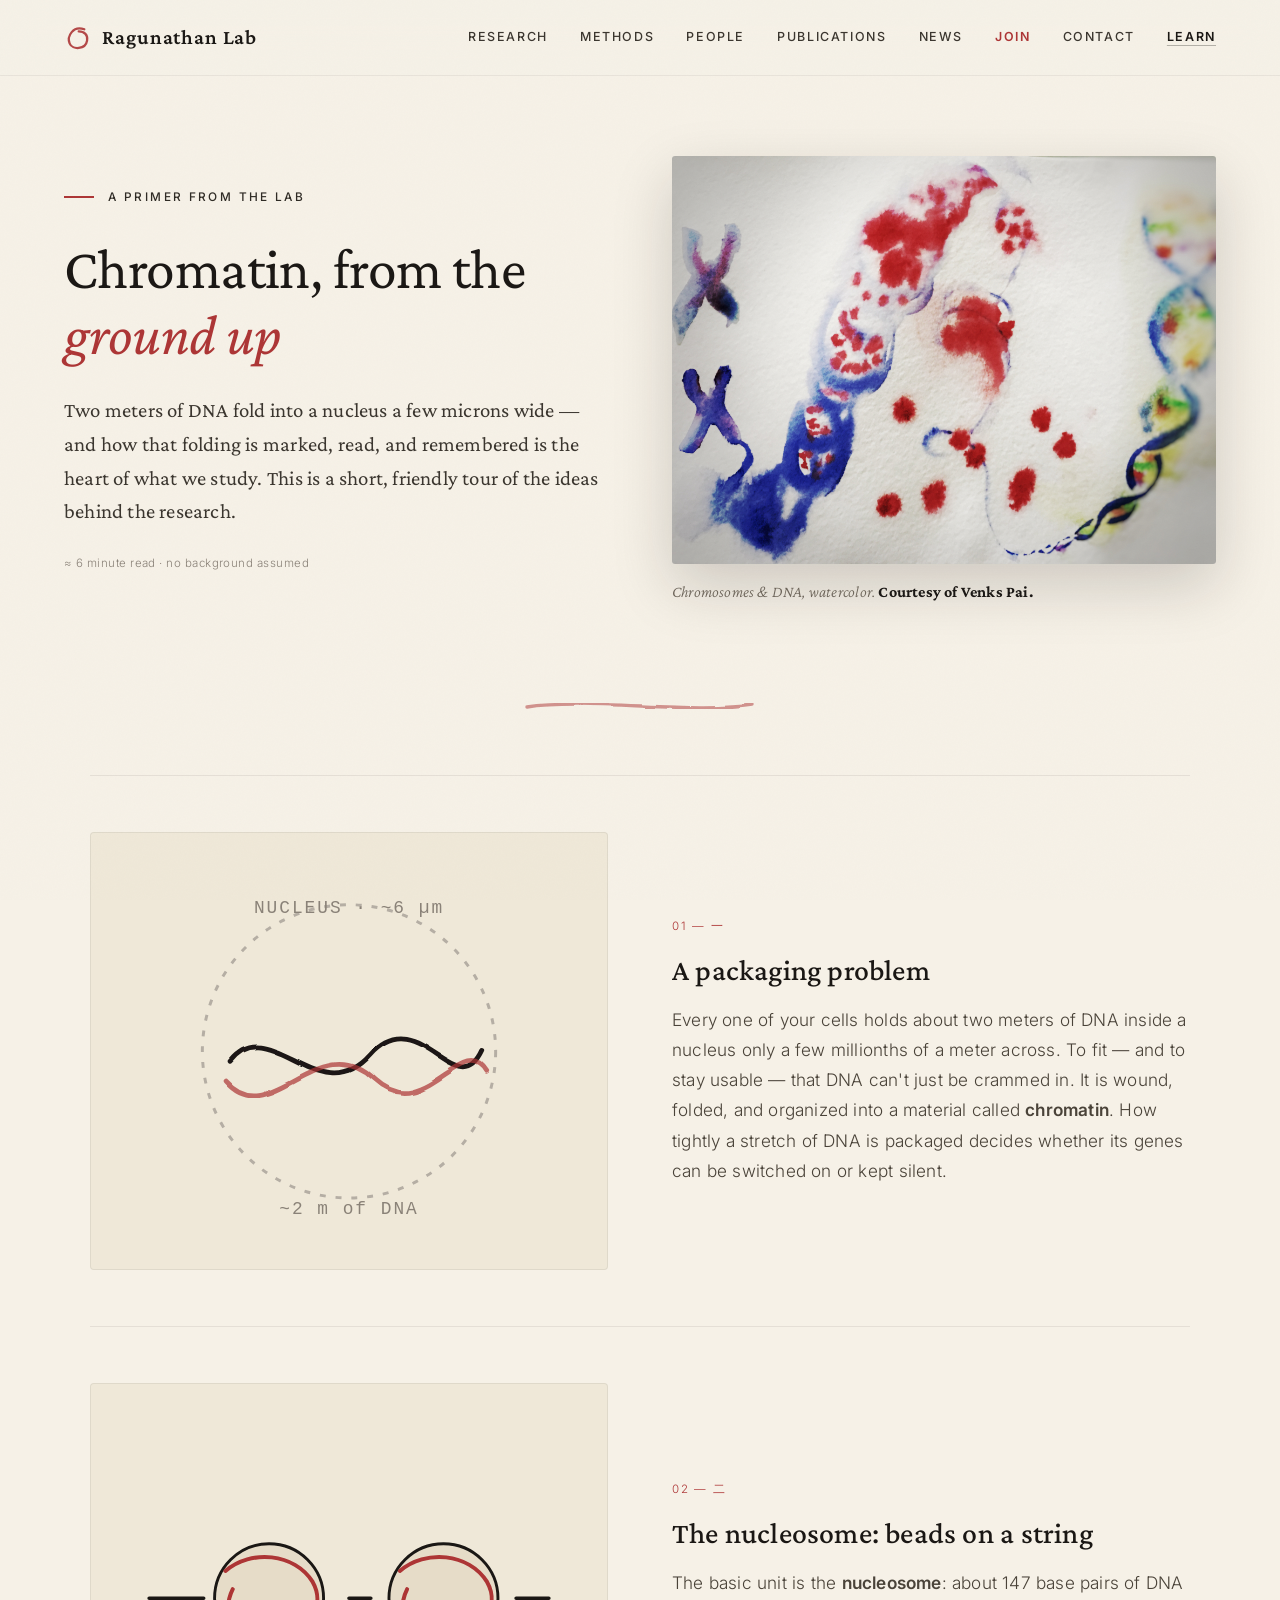
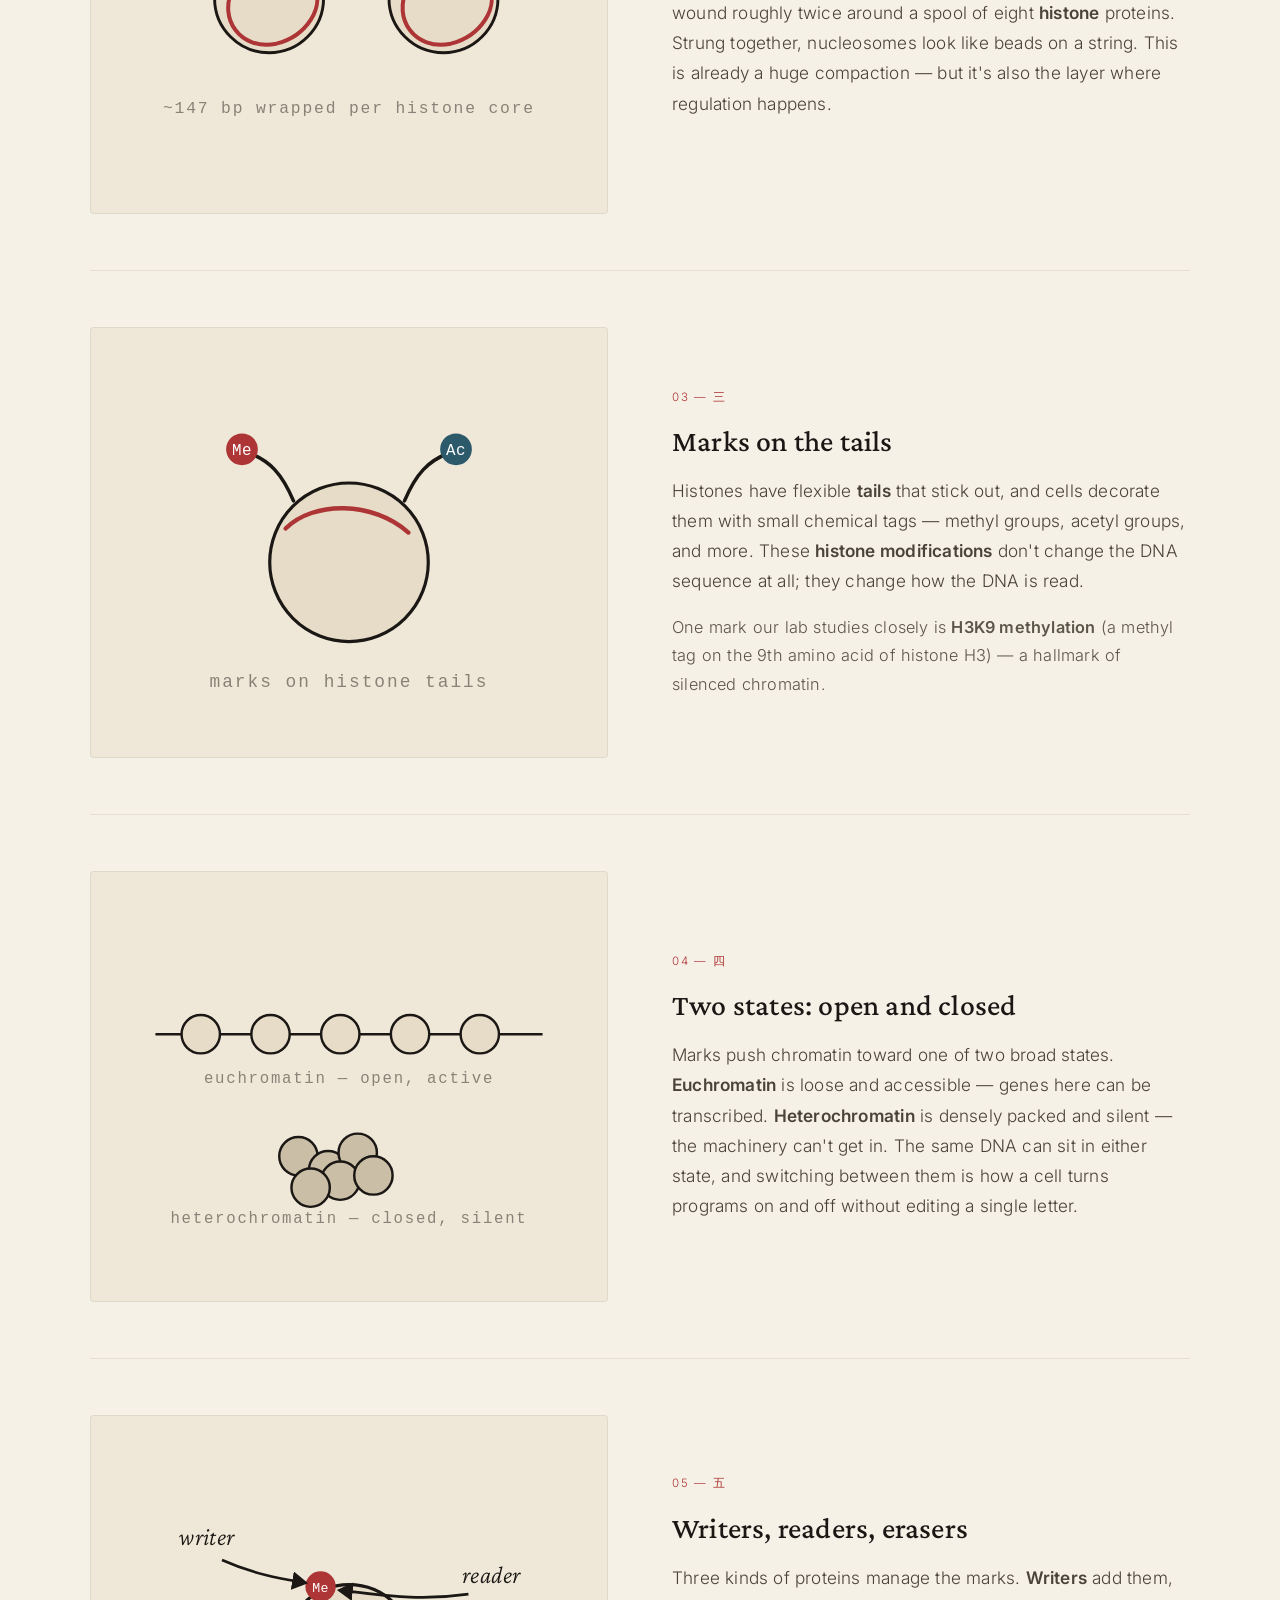
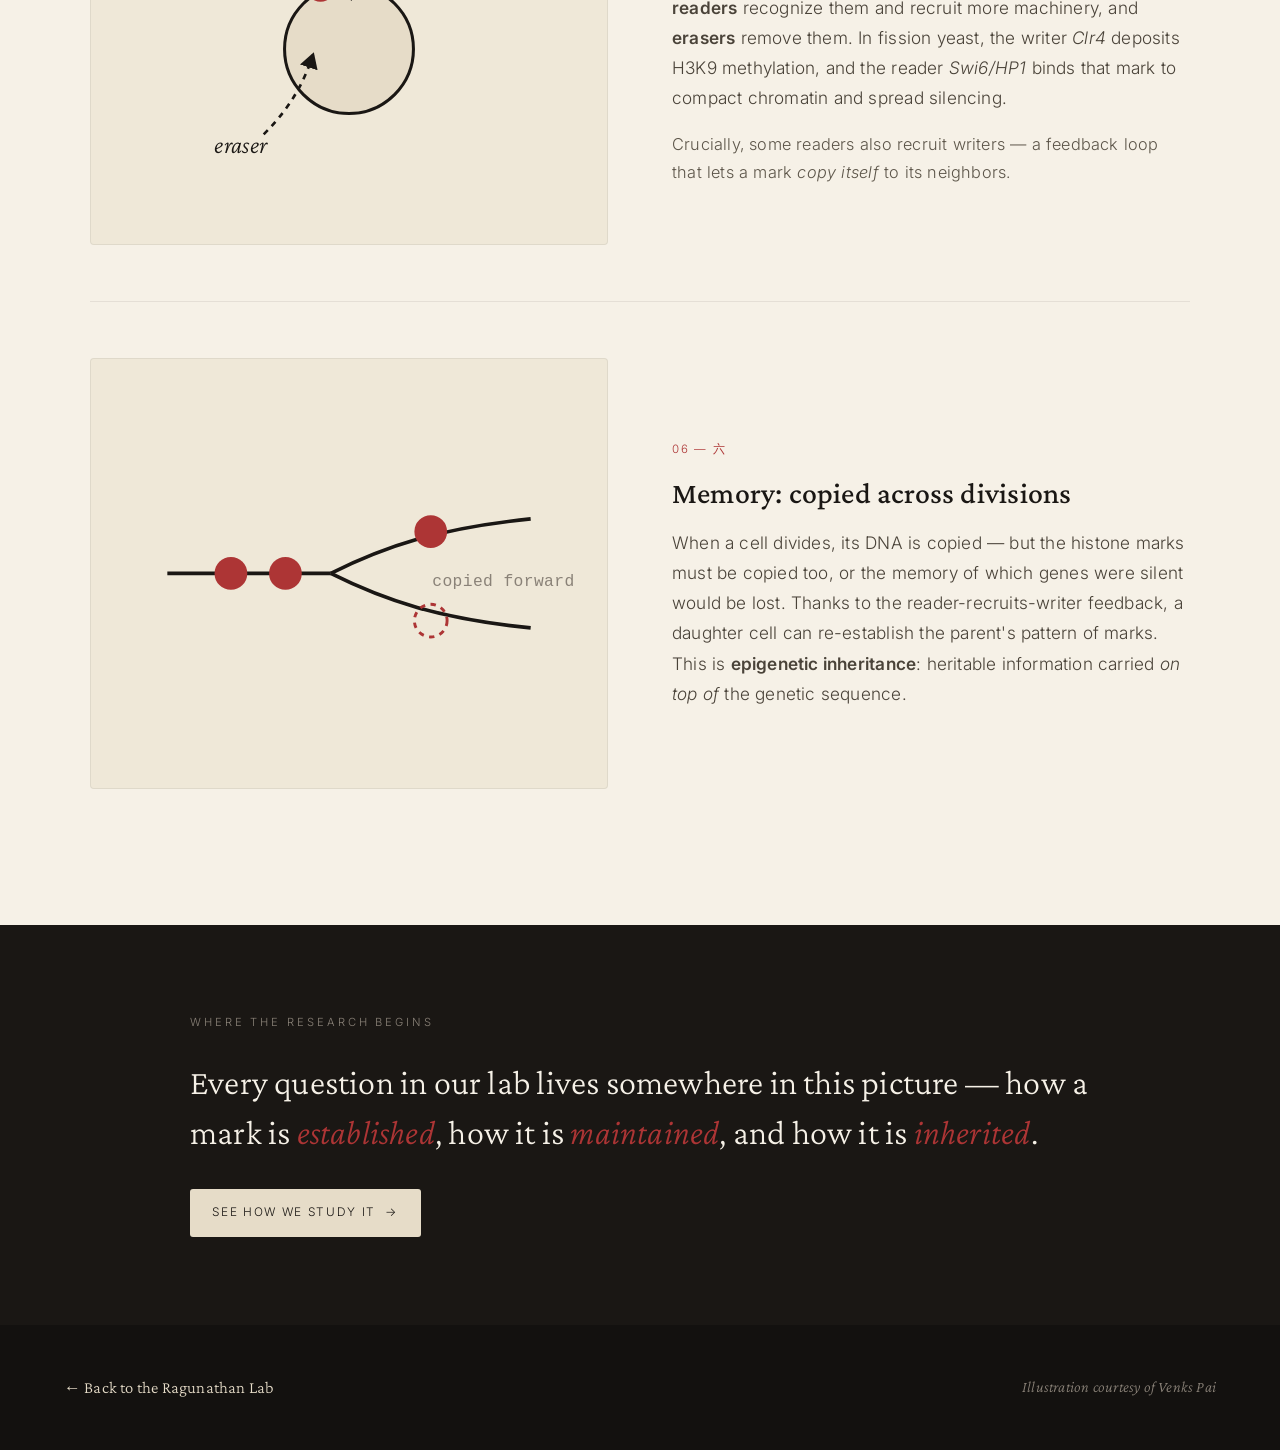
==== chromatin-101.html @ 8872a37c "Add favicon and Open Graph tags, remove dead stylesheet - New favicon.svg reusing the existing red i" ====
<!DOCTYPE html>
<html lang="en">
<head>
<meta charset="utf-8">
<meta name="viewport" content="width=device-width, initial-scale=1">
<title>Chromatin 101 · Ragunathan Lab</title>
<meta name="description" content="A short, friendly primer on chromatin, histone marks, and epigenetic inheritance from the Ragunathan Lab.">
<link rel="icon" type="image/svg+xml" href="favicon.svg">
<meta property="og:title" content="Chromatin 101 · Ragunathan Lab">
<meta property="og:description" content="A short, friendly primer on chromatin, histone marks, and epigenetic inheritance from the Ragunathan Lab.">
<meta property="og:type" content="article">
<meta name="twitter:card" content="summary">
<meta name="twitter:title" content="Chromatin 101 · Ragunathan Lab">
<meta name="twitter:description" content="A short, friendly primer on chromatin, histone marks, and epigenetic inheritance from the Ragunathan Lab.">
<link rel="preconnect" href="https://fonts.googleapis.com">
<link rel="preconnect" href="https://fonts.gstatic.com" crossorigin>
<link href="https://fonts.googleapis.com/css2?family=Crimson+Pro:ital,wght@0,200;0,300;0,400;0,500;0,600;1,300;1,400;1,500&family=Inter:wght@300;400;500;600&display=swap" rel="stylesheet">
<style>
html { scroll-behavior: smooth; }
body { margin: 0; background: #f6f1e7; -webkit-font-smoothing: antialiased; }
::selection { background: #b33e3e; color: #f6f1e7; }

.c101 {
  position: relative; background: #f6f1e7; color: #1a1714;
  font-family: 'Inter', 'Helvetica Neue', sans-serif; font-size: 17px; font-weight: 300; letter-spacing: 0.012em; line-height: 1.75;
  overflow-x: hidden; --beni: #ad3535;
}
.grain {
  position: fixed; inset: 0; z-index: 9000; pointer-events: none; opacity: 0.022;
  background-image: url("data:image/svg+xml,%3Csvg width='400' height='400' xmlns='http://www.w3.org/2000/svg'%3E%3Cfilter id='t'%3E%3CfeTurbulence type='fractalNoise' baseFrequency='0.65' numOctaves='5' stitchTiles='stitch'/%3E%3C/filter%3E%3Crect width='100%25' height='100%25' filter='url(%23t)'/%3E%3C/svg%3E");
}
.progress-bar {
  position: fixed; top: 0; left: 0; height: 3px; width: 0%; background: var(--beni); z-index: 600; transition: width 0.1s linear;
}
em { font-style: italic; }

.nav {
  position: sticky; top: 0; z-index: 500; display: flex; align-items: center; justify-content: space-between;
  gap: 2rem; flex-wrap: wrap; padding: 1.2rem 5vw; background: rgba(246,241,231,0.9);
  backdrop-filter: blur(20px); -webkit-backdrop-filter: blur(20px); border-bottom: 1px solid rgba(26,23,20,0.06);
}
.brand {
  display: flex; align-items: center; gap: 0.65rem; font-family: 'Crimson Pro', Georgia, serif; font-size: 1.3rem;
  font-weight: 600; letter-spacing: 0.04em; color: #1a1714; text-decoration: none; white-space: nowrap;
}
.brand-mark { overflow: visible; flex-shrink: 0; }
.nav-links { display: flex; gap: 2rem; align-items: center; flex-wrap: wrap; }
.nav-link {
  font-family: 'Inter', 'Helvetica Neue', sans-serif; font-size: 0.78rem; font-weight: 500; letter-spacing: 0.13em;
  text-transform: uppercase; color: #3a352e; text-decoration: none; transition: color 0.3s;
}
.nav-link:hover { color: var(--beni); }
.nav-link--join { font-weight: 600; color: var(--beni); }
.nav-link--current { color: #1a1714; font-weight: 600; text-decoration: underline; text-decoration-color: rgba(26,23,20,0.3); text-underline-offset: 0.3em; }

.nav-toggle { display: none; background: none; border: none; padding: 0.4rem; margin: -0.4rem; cursor: pointer; }
.nav-toggle-bars { display: block; width: 22px; height: 14px; position: relative; }
.nav-toggle-bars span {
  position: absolute; left: 0; right: 0; height: 2px; background: #1a1714; border-radius: 1px;
  transition: transform 0.3s, opacity 0.3s;
}
.nav-toggle-bars span:nth-child(1) { top: 0; }
.nav-toggle-bars span:nth-child(2) { top: 6px; }
.nav-toggle-bars span:nth-child(3) { top: 12px; }
.nav.is-open .nav-toggle-bars span:nth-child(1) { top: 6px; transform: rotate(45deg); }
.nav.is-open .nav-toggle-bars span:nth-child(2) { opacity: 0; }
.nav.is-open .nav-toggle-bars span:nth-child(3) { top: 6px; transform: rotate(-45deg); }
.sr-only { position: absolute; width: 1px; height: 1px; overflow: hidden; clip: rect(0,0,0,0); white-space: nowrap; }

@media (max-width: 640px) {
  .nav-toggle { display: flex; align-items: center; justify-content: center; }
  .nav-links {
    display: none; position: absolute; top: 100%; left: 0; right: 0; flex-direction: column;
    align-items: flex-start; gap: 0; background: #f6f1e7;
    border-bottom: 1px solid rgba(26,23,20,0.08); padding: 0.5rem 5vw 1.2rem;
    box-shadow: 0 12px 24px rgba(26,23,20,0.08);
  }
  .nav-links.is-open { display: flex; }
  .nav-link { width: 100%; padding: 0.85rem 0; border-bottom: 1px solid rgba(26,23,20,0.06); }
}

.hero {
  position: relative; padding: 5rem 5vw 4rem; max-width: 1180px; margin: 0 auto;
}
.hero-grid { display: grid; grid-template-columns: repeat(auto-fit,minmax(300px,1fr)); gap: clamp(2rem,5vw,4.5rem); align-items: center; }
.hero-eyebrow {
  display: flex; align-items: center; gap: 0.9rem; font-family: 'Inter', 'Helvetica Neue', sans-serif; font-size: 0.74rem;
  font-weight: 500; letter-spacing: 0.2em; text-transform: uppercase; color: #2e2a24; margin: 0 0 1.8rem;
}
.hero-eyebrow-rule { width: 30px; height: 2px; background: var(--beni); display: inline-block; }
.hero-title {
  font-family: 'Crimson Pro', Georgia, serif; font-size: clamp(2.4rem,4.5vw,3.9rem); font-weight: 400;
  line-height: 1.14; letter-spacing: -0.01em; margin: 0 0 1.6rem;
}
.hero-title em { font-weight: 400; color: var(--beni); }
.hero-text {
  font-family: 'Crimson Pro', Georgia, serif; font-size: 1.3rem; font-weight: 400; line-height: 1.62;
  color: #3a352e; margin: 0 0 1.6rem;
}
.hero-read-time { font-family: 'Inter', 'Helvetica Neue', sans-serif; font-size: 0.72rem; letter-spacing: 0.04em; color: #8a8278; }
.hero-figure { margin: 0; }
.hero-figure img { width: 100%; height: auto; display: block; border-radius: 3px; box-shadow: 0 22px 60px rgba(26,23,20,0.18); }
.hero-figcaption {
  margin-top: 1rem; font-family: 'Crimson Pro', Georgia, serif; font-style: italic; font-size: 1rem; color: #6b6358; line-height: 1.55;
}
.hero-figcaption strong { font-style: normal; color: #1a1714; }

.divider { max-width: 1180px; margin: 0 auto; padding: 0 5vw; }
.divider-inner { display: flex; justify-content: center; padding: 1.5rem 0 3.5rem; }
.brush-stroke { overflow: visible; }

main.lessons { max-width: 1100px; margin: 0 auto; padding: 0 5vw 2rem; }
.lesson {
  display: grid; grid-template-columns: repeat(auto-fit,minmax(260px,1fr)); gap: clamp(2rem,5vw,4rem);
  align-items: center; padding: 3.5rem 0; border-top: 1px solid rgba(26,23,20,0.08);
}
.lesson-figure {
  display: flex; align-items: center; justify-content: center; background: #efe8d8;
  border: 1px solid rgba(26,23,20,0.07); border-radius: 4px; padding: 2.5rem; aspect-ratio: 5/4;
}
.lesson-figure svg { width: 100%; overflow: visible; }
.lesson-number { font-family: 'Inter', 'Helvetica Neue', sans-serif; font-size: 0.72rem; color: var(--beni); letter-spacing: 0.15em; margin-bottom: 1rem; }
.lesson-title { font-family: 'Crimson Pro', Georgia, serif; font-size: 1.85rem; font-weight: 500; margin: 0 0 1rem; line-height: 1.25; }
.lesson-text { font-size: 1.08rem; color: #4a4339; line-height: 1.75; margin: 0; }
.lesson-text + .lesson-text { margin-top: 1rem; font-size: 1.02rem; color: #5c5549; }
.lesson-text strong { font-weight: 600; }

.connect {
  background: #1a1714; color: #e6dcc8; padding: 5.5rem 5vw; margin-top: 3rem;
}
.connect-inner { max-width: 900px; margin: 0 auto; }
.connect-eyebrow { font-family: 'Inter', 'Helvetica Neue', sans-serif; font-size: 0.7rem; letter-spacing: 0.26em; text-transform: uppercase; color: #8a8278; margin-bottom: 1.6rem; }
.connect-text {
  font-family: 'Crimson Pro', Georgia, serif; font-size: clamp(1.5rem,2.7vw,2.3rem); font-weight: 300; line-height: 1.42;
  color: #f6f1e7; margin: 0 0 2rem;
}
.connect-text em { color: var(--beni); }
.connect-cta {
  display: inline-flex; align-items: center; gap: 0.6rem; font-family: 'Inter', 'Helvetica Neue', sans-serif; font-size: 0.74rem;
  letter-spacing: 0.14em; text-transform: uppercase; color: #1a1714; background: #e6dcc8; padding: 0.85rem 1.4rem;
  border-radius: 3px; text-decoration: none; transition: opacity 0.3s;
}
.connect-cta:hover { opacity: 0.85; }

.footer {
  background: #13110f; color: #8a8278; padding: 3rem 5vw; display: flex; justify-content: space-between;
  align-items: center; flex-wrap: wrap; gap: 1rem;
}
.footer-back { font-family: 'Crimson Pro', Georgia, serif; font-size: 1.05rem; color: #e6dcc8; text-decoration: none; }
.footer-credit { font-family: 'Crimson Pro', Georgia, serif; font-style: italic; font-size: 0.98rem; }

@media (prefers-reduced-motion: reduce) {
  html { scroll-behavior: auto; }
}
</style>
</head>
<body>

<div class="c101">
  <div class="grain" aria-hidden="true"></div>
  <div id="rglProg" class="progress-bar" aria-hidden="true"></div>

  <svg width="0" height="0" style="position:absolute;" aria-hidden="true"><defs>
    <filter id="ink2" x="-8%" y="-8%" width="116%" height="116%"><feTurbulence type="fractalNoise" baseFrequency="0.02" numOctaves="3" seed="4" result="n"/><feDisplacementMap in="SourceGraphic" in2="n" scale="4" xChannelSelector="R" yChannelSelector="G"/></filter>
  </defs></svg>

  <nav class="nav">
    <a href="index.html" class="brand">
      <svg width="28" height="28" viewBox="0 0 40 40" class="brand-mark"><path d="M29 9 C13 3 4 19 8 29 C12 39 31 38 33 25 C34.5 17 29 12 21 12" fill="none" stroke="var(--beni)" stroke-width="3.2" stroke-linecap="round" opacity="0.9"/></svg>
      Ragunathan Lab
    </a>
    <button type="button" class="nav-toggle" aria-expanded="false" aria-controls="nav-links">
      <span class="nav-toggle-bars"><span></span><span></span><span></span></span>
      <span class="sr-only">Toggle navigation</span>
    </button>
    <div class="nav-links" id="nav-links">
      <a href="index.html#research" class="nav-link">Research</a>
      <a href="index.html#methods" class="nav-link">Methods</a>
      <a href="index.html#team" class="nav-link">People</a>
      <a href="index.html#publications" class="nav-link">Publications</a>
      <a href="news.html" class="nav-link">News</a>
      <a href="index.html#openings" class="nav-link nav-link--join">Join</a>
      <a href="index.html#contact" class="nav-link">Contact</a>
      <a href="chromatin-101.html" class="nav-link nav-link--current">Learn</a>
    </div>
  </nav>

  <header class="hero">
    <div class="hero-grid">
      <div>
        <p class="hero-eyebrow"><span class="hero-eyebrow-rule"></span>A primer from the lab</p>
        <h1 class="hero-title">Chromatin, from the <em>ground up</em></h1>
        <p class="hero-text">Two meters of DNA fold into a nucleus a few microns wide — and how that folding is marked, read, and remembered is the heart of what we study. This is a short, friendly tour of the ideas behind the research.</p>
        <div class="hero-read-time">≈ 6 minute read · no background assumed</div>
      </div>
      <figure class="hero-figure">
        <img src="assets/watercolor-chromosomes.jpg" alt="Watercolor of chromosomes and DNA, painted by Venks Pai" loading="lazy">
        <figcaption class="hero-figcaption">Chromosomes &amp; DNA, watercolor. <strong>Courtesy of Venks Pai.</strong></figcaption>
      </figure>
    </div>
  </header>

  <div class="divider">
    <div class="divider-inner"><svg width="240" height="26" viewBox="0 0 240 26" class="brush-stroke"><path d="M8 14 C64 5, 176 21, 232 12" fill="none" stroke="var(--beni)" stroke-width="3.4" stroke-linecap="round" filter="url(#ink2)" opacity="0.5"/></svg></div>
  </div>

  <main class="lessons">

    <section class="lesson">
      <div class="lesson-figure">
        <svg viewBox="0 0 220 180">
          <circle cx="110" cy="90" r="74" fill="none" stroke="#b5aea4" stroke-width="1.5" stroke-dasharray="3 5"/>
          <text x="110" y="20" text-anchor="middle" font-family="'Source Code Pro',monospace" font-size="9" fill="#8a8278" letter-spacing="1">NUCLEUS · ~6 µm</text>
          <path d="M50 95 C70 70, 95 120, 120 92 C145 64, 165 118, 178 90" fill="none" stroke="#1a1714" stroke-width="2.4" stroke-linecap="round" filter="url(#ink2)"/>
          <path d="M48 105 C70 130, 95 78, 122 104 C148 128, 168 80, 180 100" fill="none" stroke="var(--beni)" stroke-width="2.4" stroke-linecap="round" opacity="0.7" filter="url(#ink2)"/>
          <text x="110" y="172" text-anchor="middle" font-family="'Source Code Pro',monospace" font-size="9" fill="#8a8278" letter-spacing="1">~2 m of DNA</text>
        </svg>
      </div>
      <div>
        <div class="lesson-number">01 — 一</div>
        <h2 class="lesson-title">A packaging problem</h2>
        <p class="lesson-text">Every one of your cells holds about two meters of DNA inside a nucleus only a few millionths of a meter across. To fit — and to stay usable — that DNA can't just be crammed in. It is wound, folded, and organized into a material called <strong>chromatin</strong>. How tightly a stretch of DNA is packaged decides whether its genes can be switched on or kept silent.</p>
      </div>
    </section>

    <section class="lesson">
      <div class="lesson-figure">
        <svg viewBox="0 0 240 150">
          <path d="M10 75 H40 M120 75 H132 M212 75 H230" stroke="#1a1714" stroke-width="2" stroke-linecap="round" fill="none"/>
          <g><circle cx="76" cy="75" r="30" fill="#e6dcc8" stroke="#1a1714" stroke-width="1.6"/><path d="M52 60 C66 48, 90 50, 100 66 C108 80, 96 96, 80 100 C60 104, 48 86, 56 70" fill="none" stroke="var(--beni)" stroke-width="2.2" stroke-linecap="round"/></g>
          <g><circle cx="172" cy="75" r="30" fill="#e6dcc8" stroke="#1a1714" stroke-width="1.6"/><path d="M148 60 C162 48, 186 50, 196 66 C204 80, 192 96, 176 100 C156 104, 144 86, 152 70" fill="none" stroke="var(--beni)" stroke-width="2.2" stroke-linecap="round"/></g>
          <text x="120" y="138" text-anchor="middle" font-family="'Source Code Pro',monospace" font-size="9" fill="#8a8278" letter-spacing="1">~147 bp wrapped per histone core</text>
        </svg>
      </div>
      <div>
        <div class="lesson-number">02 — 二</div>
        <h2 class="lesson-title">The nucleosome: beads on a string</h2>
        <p class="lesson-text">The basic unit is the <strong>nucleosome</strong>: about 147 base pairs of DNA wound roughly twice around a spool of eight <strong>histone</strong> proteins. Strung together, nucleosomes look like beads on a string. This is already a huge compaction — but it's also the layer where regulation happens.</p>
      </div>
    </section>

    <section class="lesson">
      <div class="lesson-figure">
        <svg viewBox="0 0 220 170">
          <circle cx="110" cy="95" r="40" fill="#e6dcc8" stroke="#1a1714" stroke-width="1.6"/>
          <path d="M78 78 C92 64, 122 64, 140 80" fill="none" stroke="var(--beni)" stroke-width="2.2" stroke-linecap="round"/>
          <path d="M82 64 C76 50, 70 44, 60 40" fill="none" stroke="#1a1714" stroke-width="1.8" stroke-linecap="round"/>
          <circle cx="56" cy="38" r="8" fill="var(--beni)"/><text x="56" y="41" text-anchor="middle" font-family="'Source Code Pro',monospace" font-size="8" fill="#fff">Me</text>
          <path d="M138 64 C144 50, 150 44, 160 40" fill="none" stroke="#1a1714" stroke-width="1.8" stroke-linecap="round"/>
          <circle cx="164" cy="38" r="8" fill="#2d5a6b"/><text x="164" y="41" text-anchor="middle" font-family="'Source Code Pro',monospace" font-size="8" fill="#fff">Ac</text>
          <text x="110" y="158" text-anchor="middle" font-family="'Source Code Pro',monospace" font-size="9" fill="#8a8278" letter-spacing="1">marks on histone tails</text>
        </svg>
      </div>
      <div>
        <div class="lesson-number">03 — 三</div>
        <h2 class="lesson-title">Marks on the tails</h2>
        <p class="lesson-text">Histones have flexible <strong>tails</strong> that stick out, and cells decorate them with small chemical tags — methyl groups, acetyl groups, and more. These <strong>histone modifications</strong> don't change the DNA sequence at all; they change how the DNA is read.</p>
        <p class="lesson-text">One mark our lab studies closely is <strong>H3K9 methylation</strong> (a methyl tag on the 9th amino acid of histone H3) — a hallmark of silenced chromatin.</p>
      </div>
    </section>

    <section class="lesson">
      <div class="lesson-figure">
        <svg viewBox="0 0 250 160">
          <path d="M14 50 H236" stroke="#1a1714" stroke-width="1.4"/>
          <circle cx="40" cy="50" r="11" fill="#e6dcc8" stroke="#1a1714" stroke-width="1.4"/><circle cx="80" cy="50" r="11" fill="#e6dcc8" stroke="#1a1714" stroke-width="1.4"/><circle cx="120" cy="50" r="11" fill="#e6dcc8" stroke="#1a1714" stroke-width="1.4"/><circle cx="160" cy="50" r="11" fill="#e6dcc8" stroke="#1a1714" stroke-width="1.4"/><circle cx="200" cy="50" r="11" fill="#e6dcc8" stroke="#1a1714" stroke-width="1.4"/>
          <text x="125" y="78" text-anchor="middle" font-family="'Source Code Pro',monospace" font-size="9" fill="#8a8278" letter-spacing="1">euchromatin — open, active</text>
          <g>
            <circle cx="96" cy="120" r="11" fill="#cabfa6" stroke="#1a1714" stroke-width="1.4"/><circle cx="113" cy="128" r="11" fill="#cabfa6" stroke="#1a1714" stroke-width="1.4"/><circle cx="130" cy="118" r="11" fill="#cabfa6" stroke="#1a1714" stroke-width="1.4"/><circle cx="120" cy="134" r="11" fill="#cabfa6" stroke="#1a1714" stroke-width="1.4"/><circle cx="103" cy="138" r="11" fill="#cabfa6" stroke="#1a1714" stroke-width="1.4"/><circle cx="139" cy="131" r="11" fill="#cabfa6" stroke="#1a1714" stroke-width="1.4"/>
          </g>
          <text x="125" y="158" text-anchor="middle" font-family="'Source Code Pro',monospace" font-size="9" fill="#8a8278" letter-spacing="1">heterochromatin — closed, silent</text>
        </svg>
      </div>
      <div>
        <div class="lesson-number">04 — 四</div>
        <h2 class="lesson-title">Two states: open and closed</h2>
        <p class="lesson-text">Marks push chromatin toward one of two broad states. <strong>Euchromatin</strong> is loose and accessible — genes here can be transcribed. <strong>Heterochromatin</strong> is densely packed and silent — the machinery can't get in. The same DNA can sit in either state, and switching between them is how a cell turns programs on and off without editing a single letter.</p>
      </div>
    </section>

    <section class="lesson">
      <div class="lesson-figure">
        <svg viewBox="0 0 230 170">
          <circle cx="115" cy="95" r="34" fill="#e6dcc8" stroke="#1a1714" stroke-width="1.6"/>
          <circle cx="100" cy="62" r="8" fill="var(--beni)"/><text x="100" y="65" text-anchor="middle" font-family="'Source Code Pro',monospace" font-size="7" fill="#fff">Me</text>
          <text x="40" y="40" text-anchor="middle" font-family="'Crimson Pro',serif" font-size="13" fill="#1a1714" font-style="italic">writer</text>
          <path d="M48 48 C66 56, 80 58, 92 60" fill="none" stroke="#1a1714" stroke-width="1.4" marker-end="url(#ar)"/>
          <text x="190" y="60" text-anchor="middle" font-family="'Crimson Pro',serif" font-size="13" fill="#1a1714" font-style="italic">reader</text>
          <path d="M178 66 C150 70, 130 66, 110 64" fill="none" stroke="#1a1714" stroke-width="1.4" marker-end="url(#ar)"/>
          <text x="58" y="150" text-anchor="middle" font-family="'Crimson Pro',serif" font-size="13" fill="#1a1714" font-style="italic">eraser</text>
          <path d="M70 140 C86 124, 92 110, 96 98" fill="none" stroke="#1a1714" stroke-width="1.4" stroke-dasharray="3 3" marker-end="url(#ar)"/>
          <defs><marker id="ar" markerWidth="7" markerHeight="7" refX="5" refY="3.5" orient="auto"><path d="M0 0 L6 3.5 L0 7 Z" fill="#1a1714"/></marker></defs>
        </svg>
      </div>
      <div>
        <div class="lesson-number">05 — 五</div>
        <h2 class="lesson-title">Writers, readers, erasers</h2>
        <p class="lesson-text">Three kinds of proteins manage the marks. <strong>Writers</strong> add them, <strong>readers</strong> recognize them and recruit more machinery, and <strong>erasers</strong> remove them. In fission yeast, the writer <em>Clr4</em> deposits H3K9 methylation, and the reader <em>Swi6/HP1</em> binds that mark to compact chromatin and spread silencing.</p>
        <p class="lesson-text">Crucially, some readers also recruit writers — a feedback loop that lets a mark <em>copy itself</em> to its neighbors.</p>
      </div>
    </section>

    <section class="lesson">
      <div class="lesson-figure">
        <svg viewBox="0 0 240 170">
          <path d="M20 85 H110" stroke="#1a1714" stroke-width="2" fill="none"/>
          <path d="M110 85 C140 70, 170 60, 220 55" stroke="#1a1714" stroke-width="2" fill="none"/>
          <path d="M110 85 C140 100, 170 110, 220 115" stroke="#1a1714" stroke-width="2" fill="none"/>
          <circle cx="55" cy="85" r="9" fill="var(--beni)"/><circle cx="85" cy="85" r="9" fill="var(--beni)"/>
          <circle cx="165" cy="62" r="9" fill="var(--beni)"/>
          <circle cx="165" cy="111" r="9" fill="none" stroke="var(--beni)" stroke-width="1.6" stroke-dasharray="3 3"/>
          <text x="205" y="92" text-anchor="middle" font-family="'Source Code Pro',monospace" font-size="9" fill="#8a8278">copied forward</text>
        </svg>
      </div>
      <div>
        <div class="lesson-number">06 — 六</div>
        <h2 class="lesson-title">Memory: copied across divisions</h2>
        <p class="lesson-text">When a cell divides, its DNA is copied — but the histone marks must be copied too, or the memory of which genes were silent would be lost. Thanks to the reader-recruits-writer feedback, a daughter cell can re-establish the parent's pattern of marks. This is <strong>epigenetic inheritance</strong>: heritable information carried <em>on top of</em> the genetic sequence.</p>
      </div>
    </section>

  </main>

  <section class="connect">
    <div class="connect-inner">
      <div class="connect-eyebrow">Where the research begins</div>
      <p class="connect-text">Every question in our lab lives somewhere in this picture — how a mark is <em>established</em>, how it is <em>maintained</em>, and how it is <em>inherited</em>.</p>
      <a href="index.html#research" class="connect-cta">See how we study it <span>→</span></a>
    </div>
  </section>

  <footer class="footer">
    <a href="index.html" class="footer-back">← Back to the Ragunathan Lab</a>
    <span class="footer-credit">Illustration courtesy of Venks Pai</span>
  </footer>
</div>

<script>
(() => {
  const bar = document.getElementById('rglProg');
  if (!bar) return;
  const onScroll = () => {
    const h = document.documentElement;
    const max = (h.scrollHeight - h.clientHeight) || 1;
    bar.style.width = Math.min(100, (h.scrollTop / max) * 100) + '%';
  };
  window.addEventListener('scroll', onScroll, { passive: true });
  onScroll();

  const nav = document.querySelector('.nav');
  const navToggle = document.querySelector('.nav-toggle');
  const navLinks = document.querySelector('.nav-links');
  if (navToggle && navLinks) {
    const closeMenu = () => {
      navLinks.classList.remove('is-open');
      navToggle.setAttribute('aria-expanded', 'false');
      if (nav) nav.classList.remove('is-open');
    };
    navToggle.addEventListener('click', () => {
      const open = navLinks.classList.toggle('is-open');
      navToggle.setAttribute('aria-expanded', String(open));
      if (nav) nav.classList.toggle('is-open', open);
    });
    navLinks.querySelectorAll('a').forEach((a) => a.addEventListener('click', closeMenu));
  }
})();
</script>
</body>
</html>
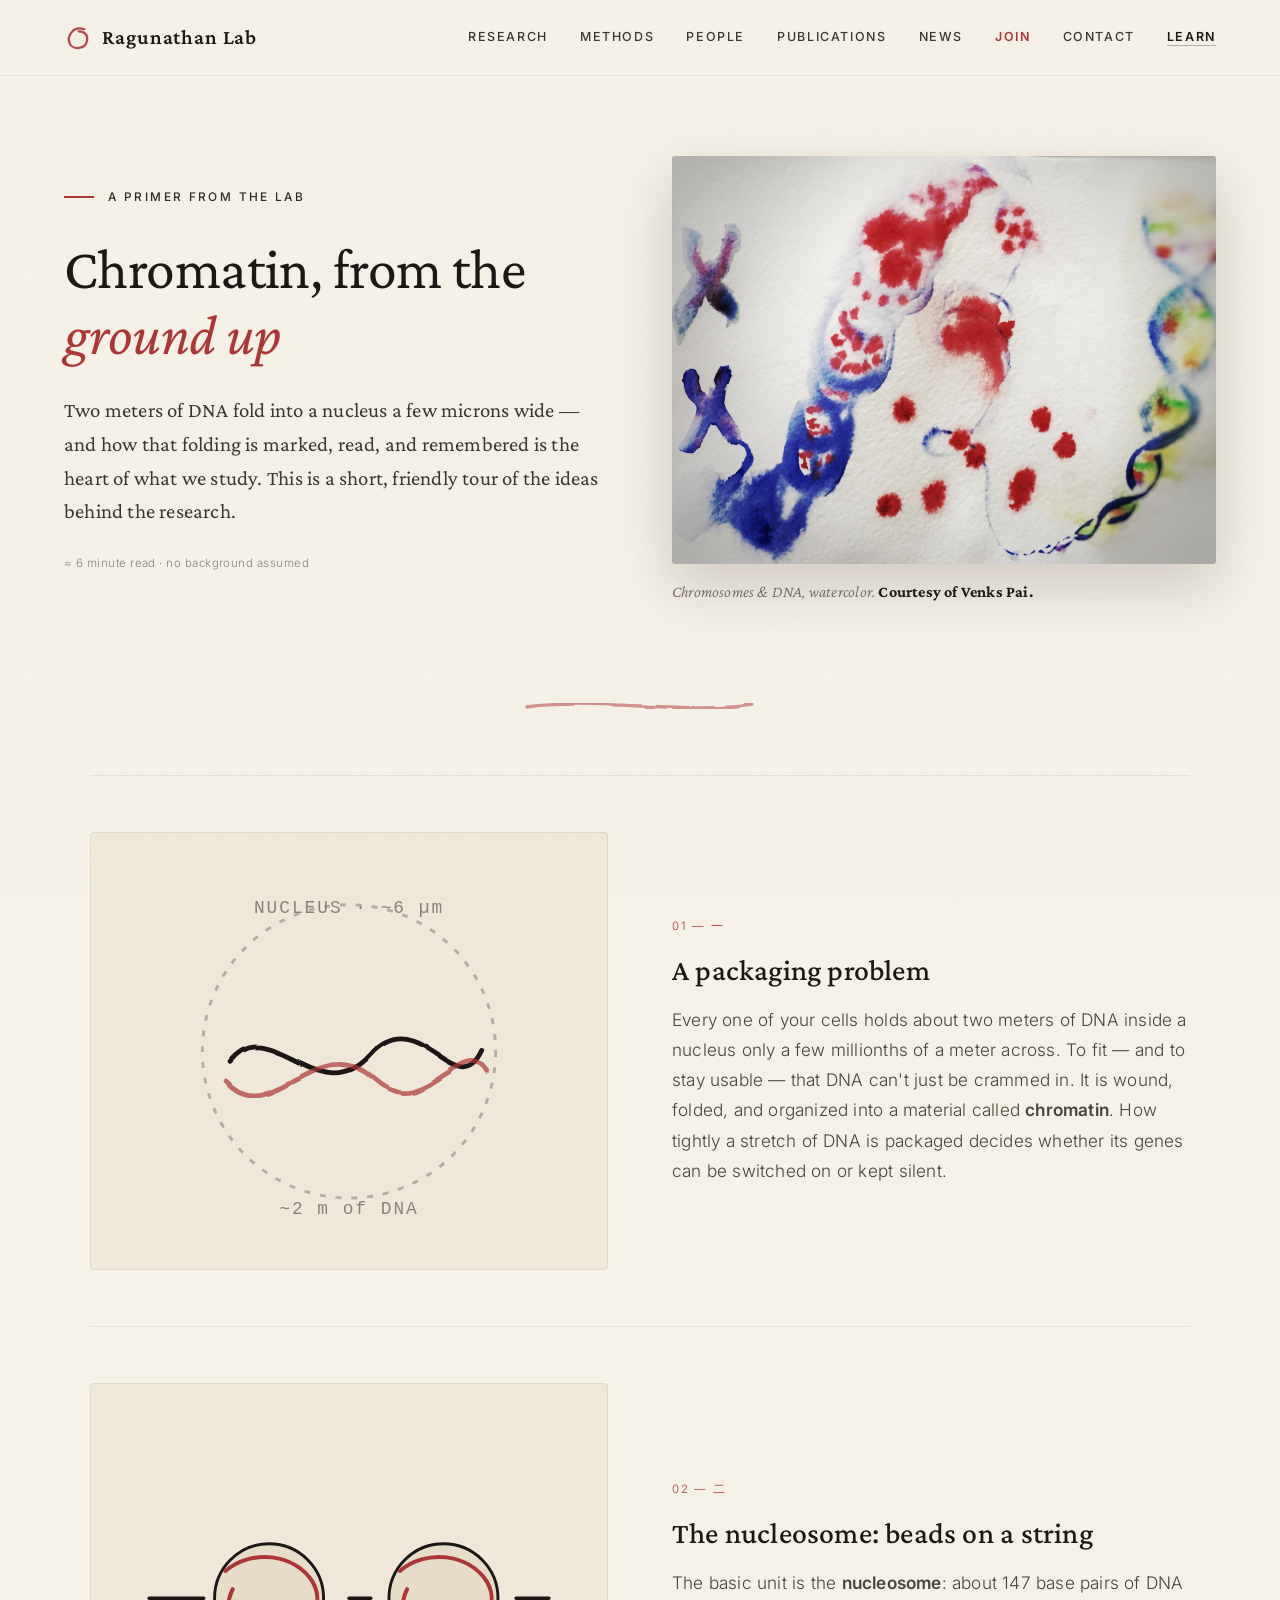
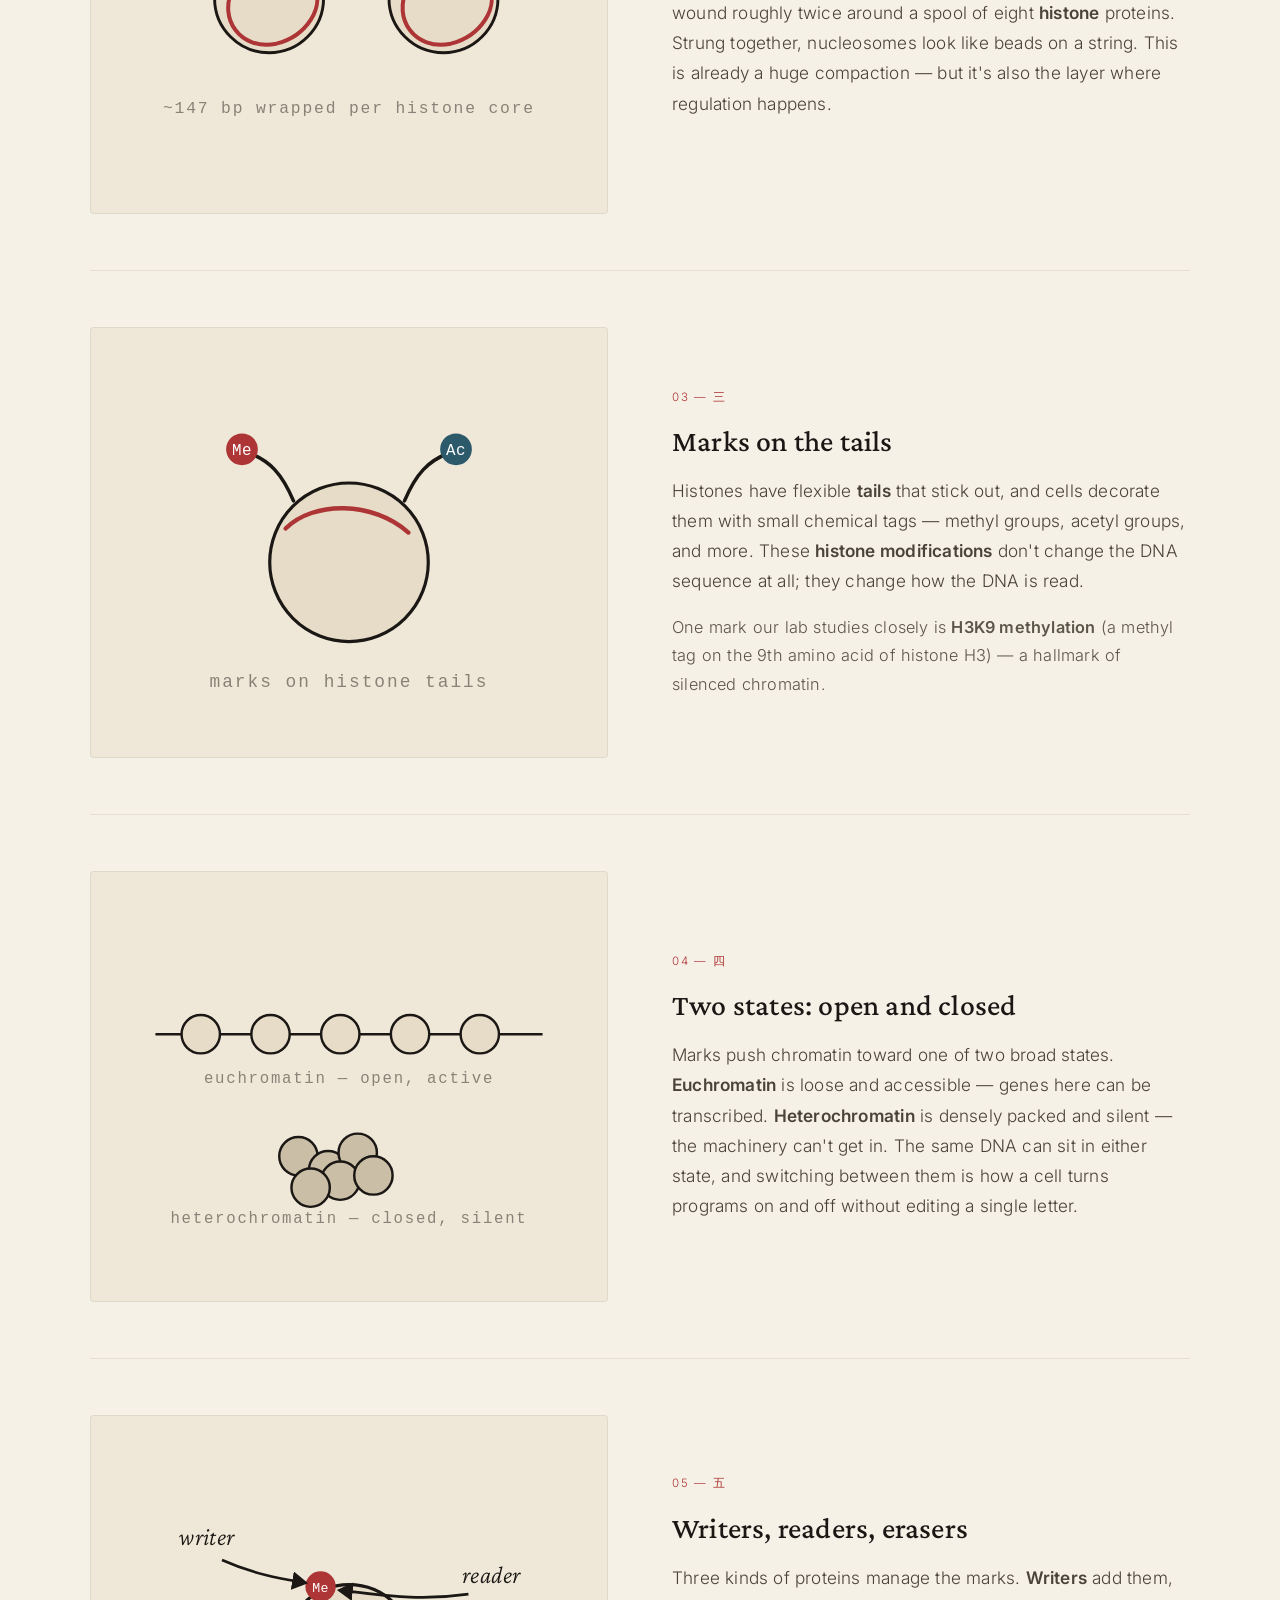
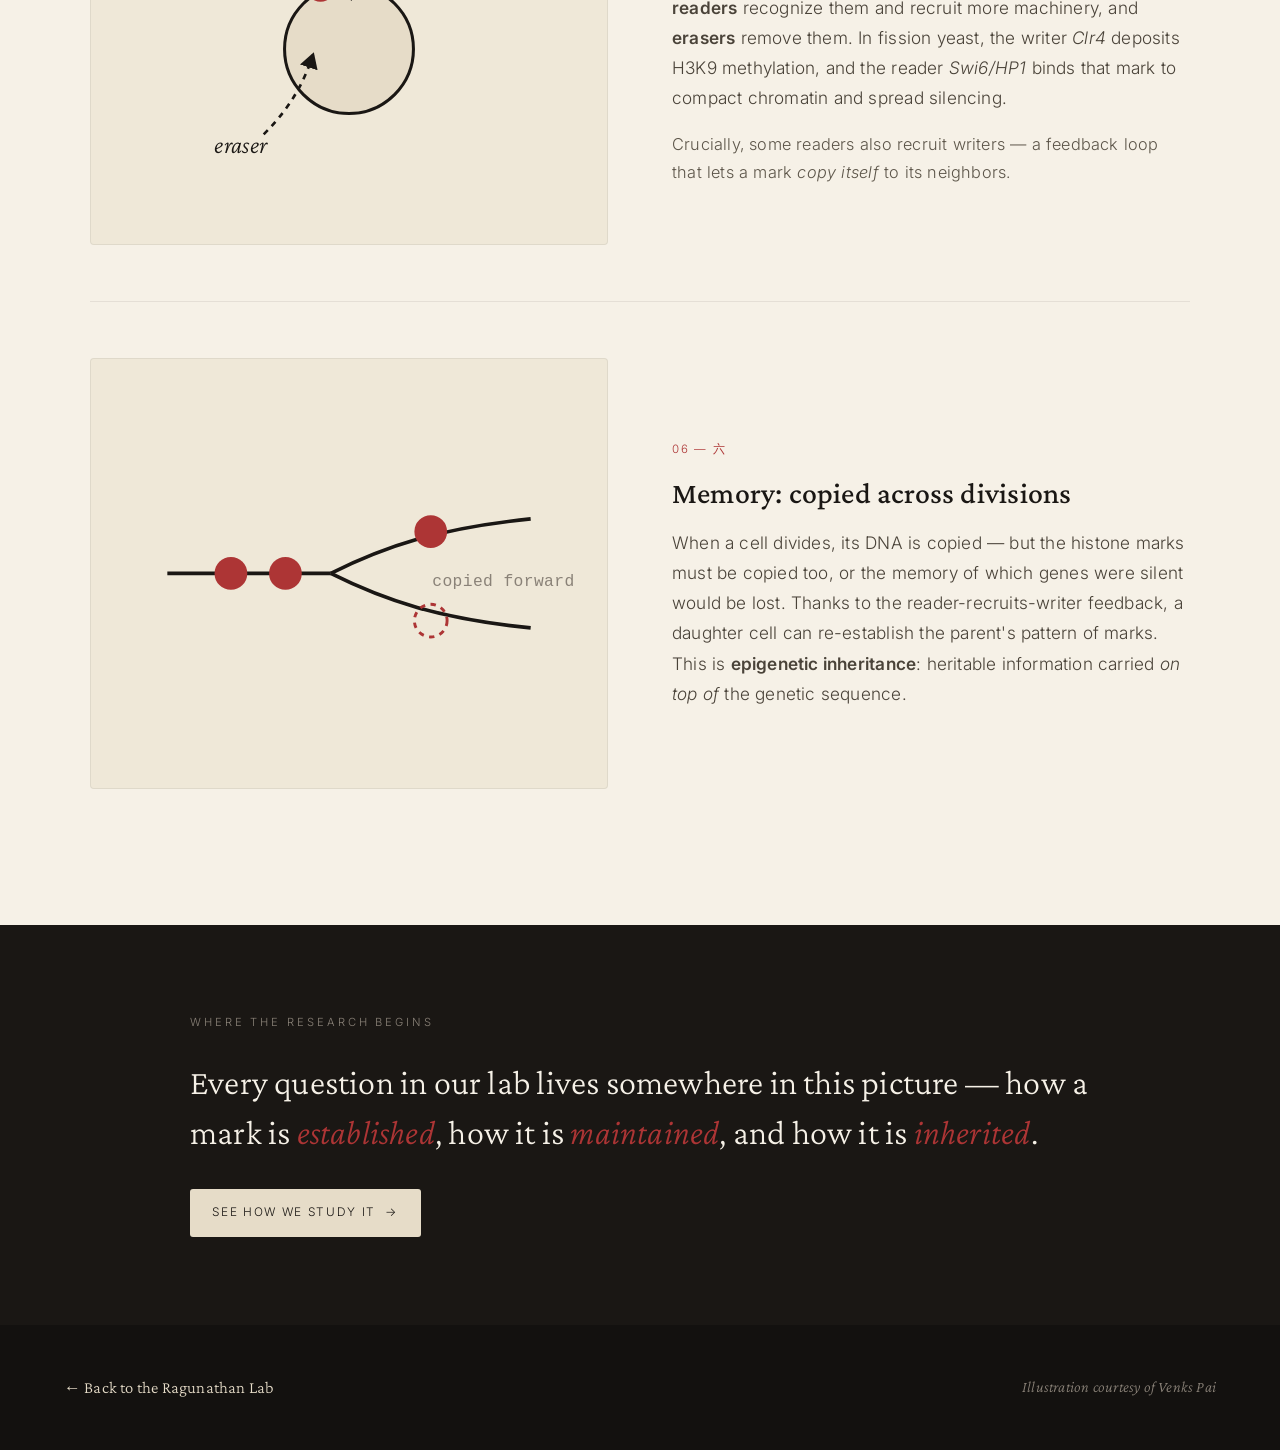
==== commit a3f4655e: "Improve site responsiveness: abstract toggles, nav blur, hover transitions Root cause of the laggy a" ====
--- a/chromatin-101.html
+++ b/chromatin-101.html
@@ -37,7 +37,7 @@
 .nav {
   position: sticky; top: 0; z-index: 500; display: flex; align-items: center; justify-content: space-between;
   gap: 2rem; flex-wrap: wrap; padding: 1.2rem 5vw; background: rgba(246,241,231,0.9);
-  backdrop-filter: blur(20px); -webkit-backdrop-filter: blur(20px); border-bottom: 1px solid rgba(26,23,20,0.06);
+  backdrop-filter: blur(8px); -webkit-backdrop-filter: blur(8px); border-bottom: 1px solid rgba(26,23,20,0.06);
 }
 .brand {
   display: flex; align-items: center; gap: 0.65rem; font-family: 'Crimson Pro', Georgia, serif; font-size: 1.3rem;
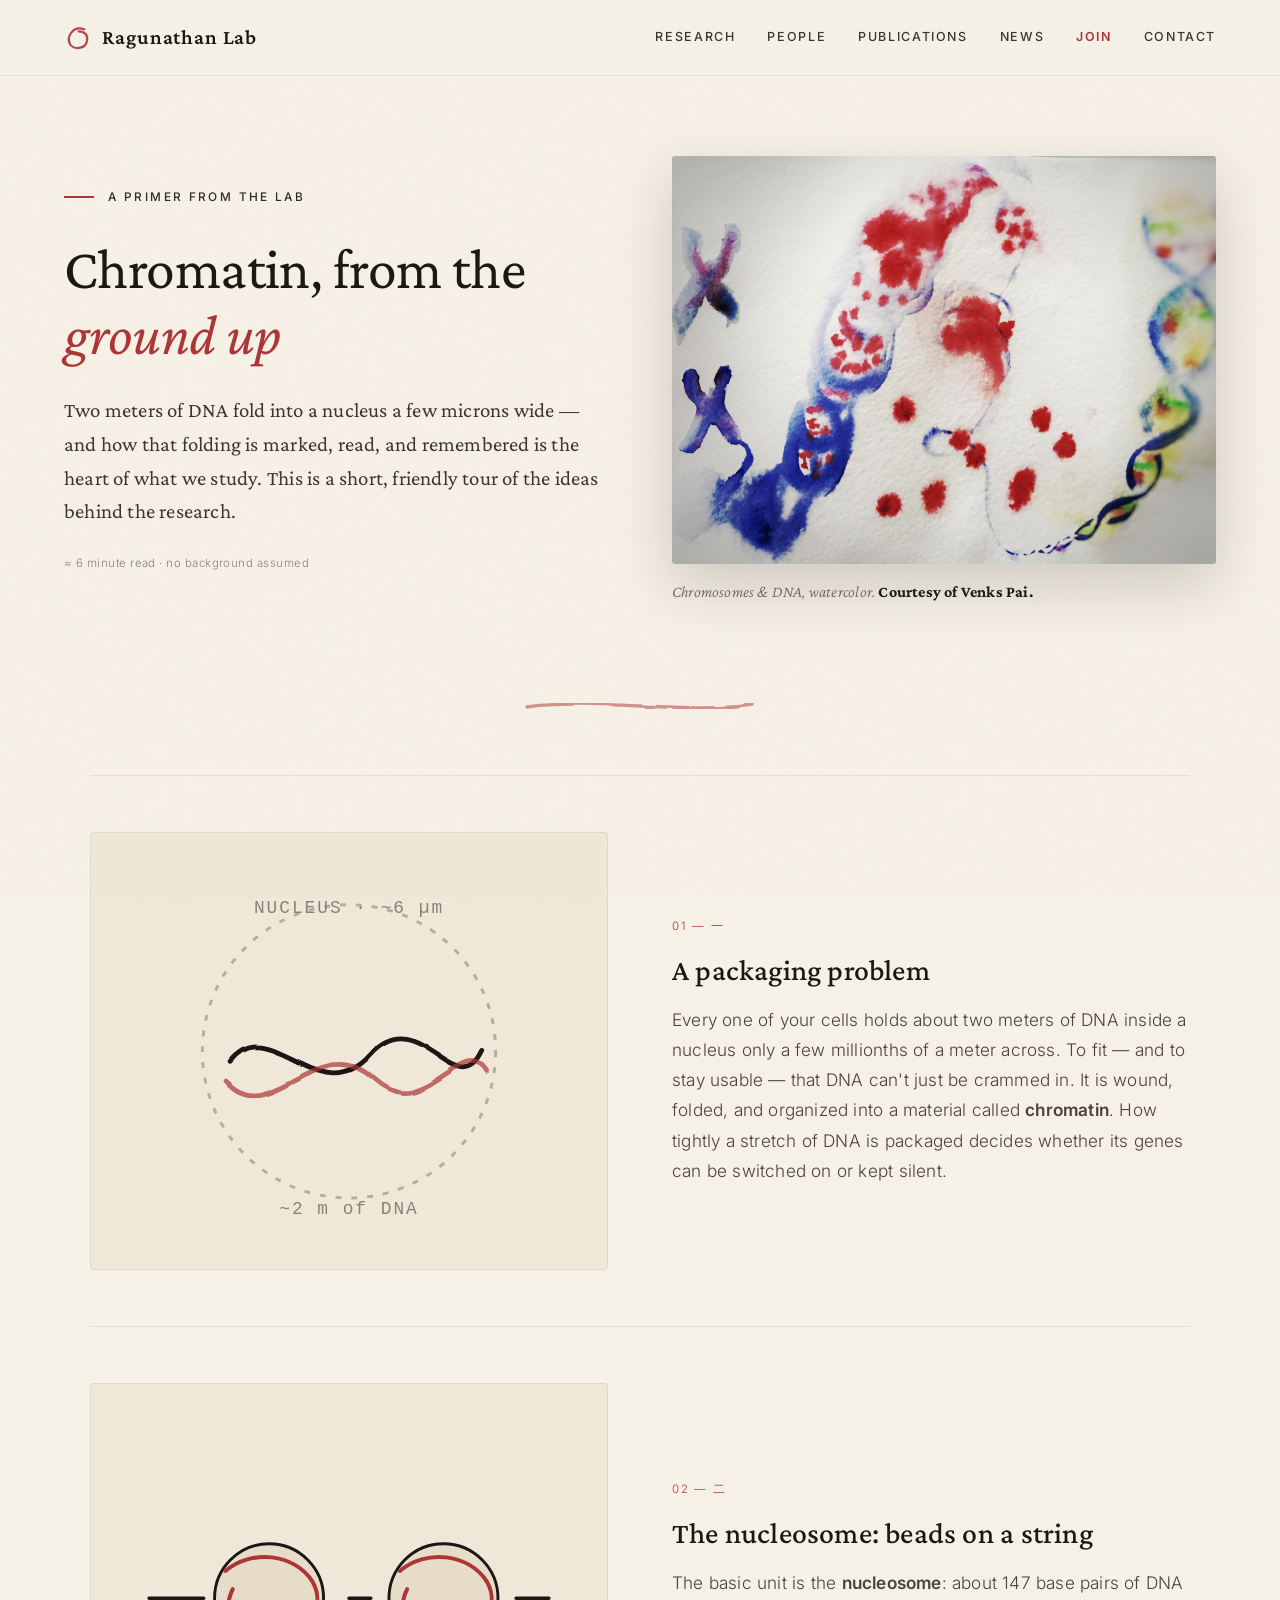
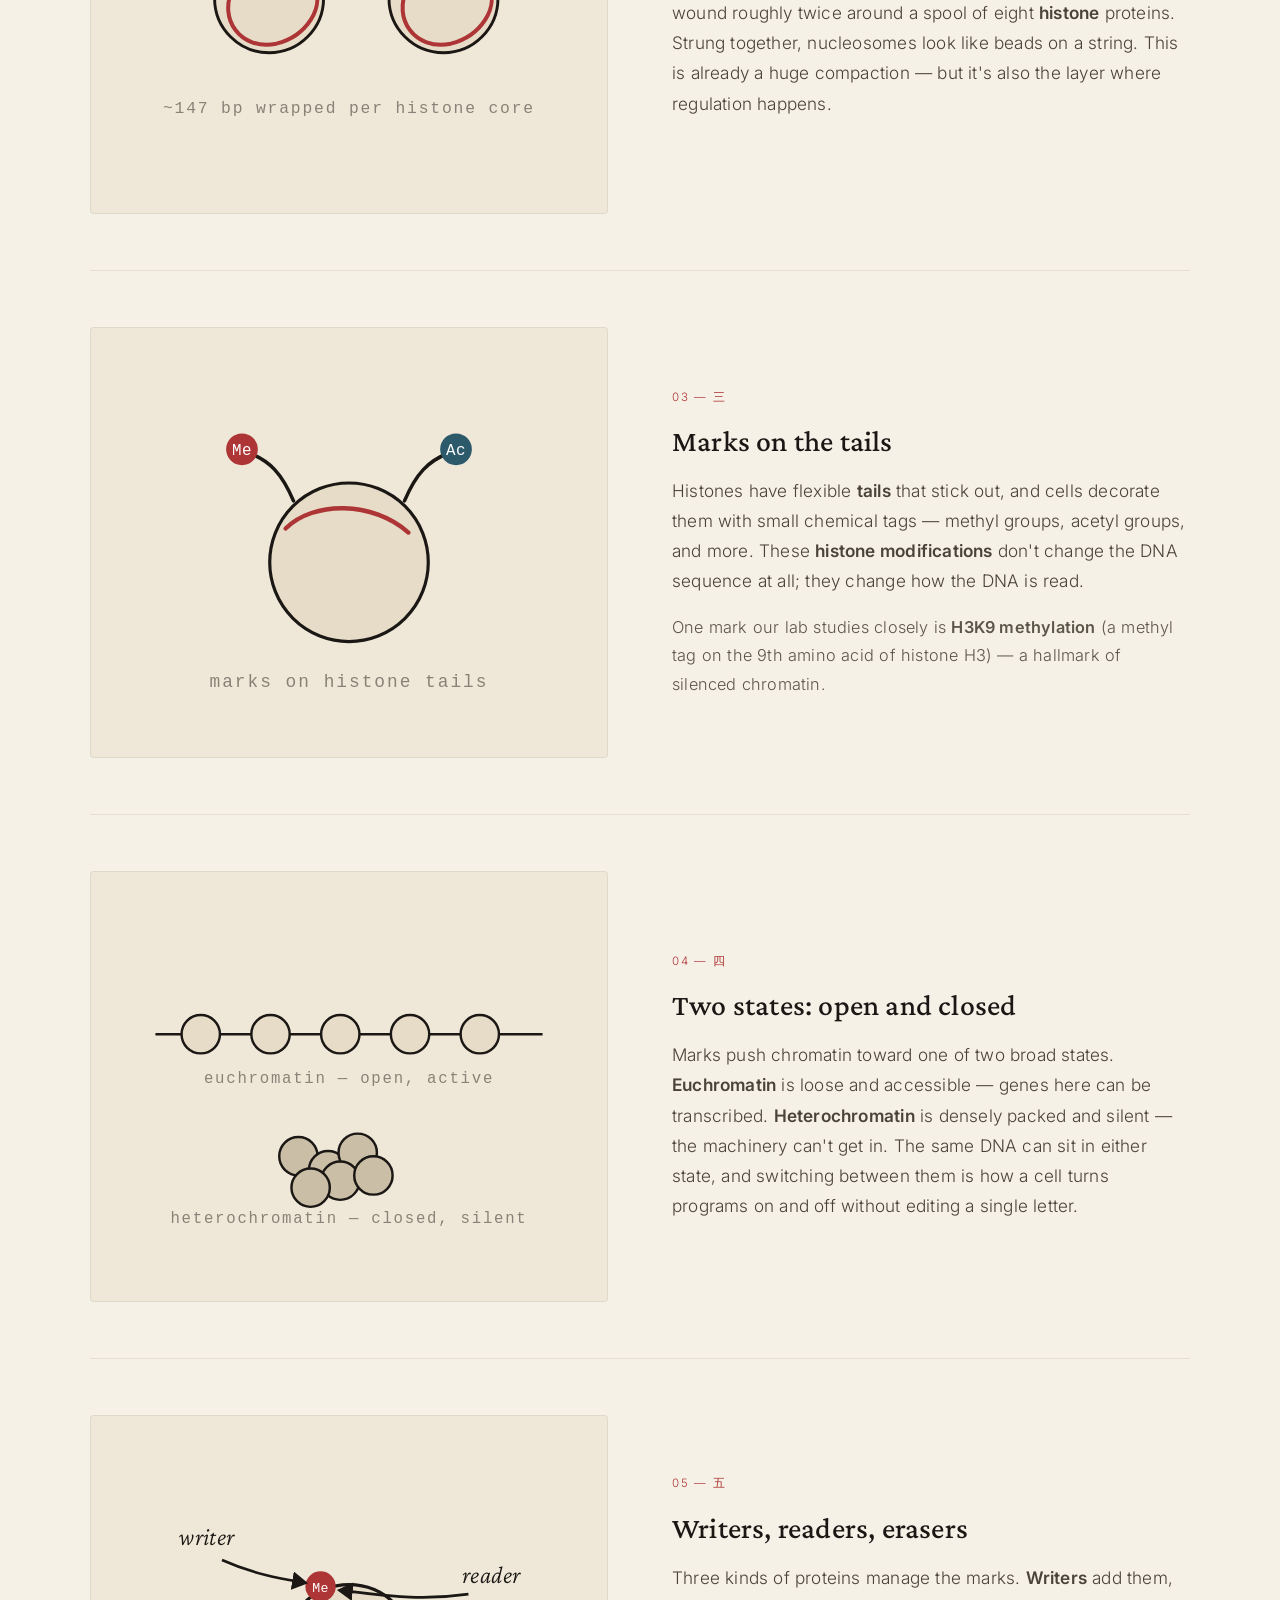
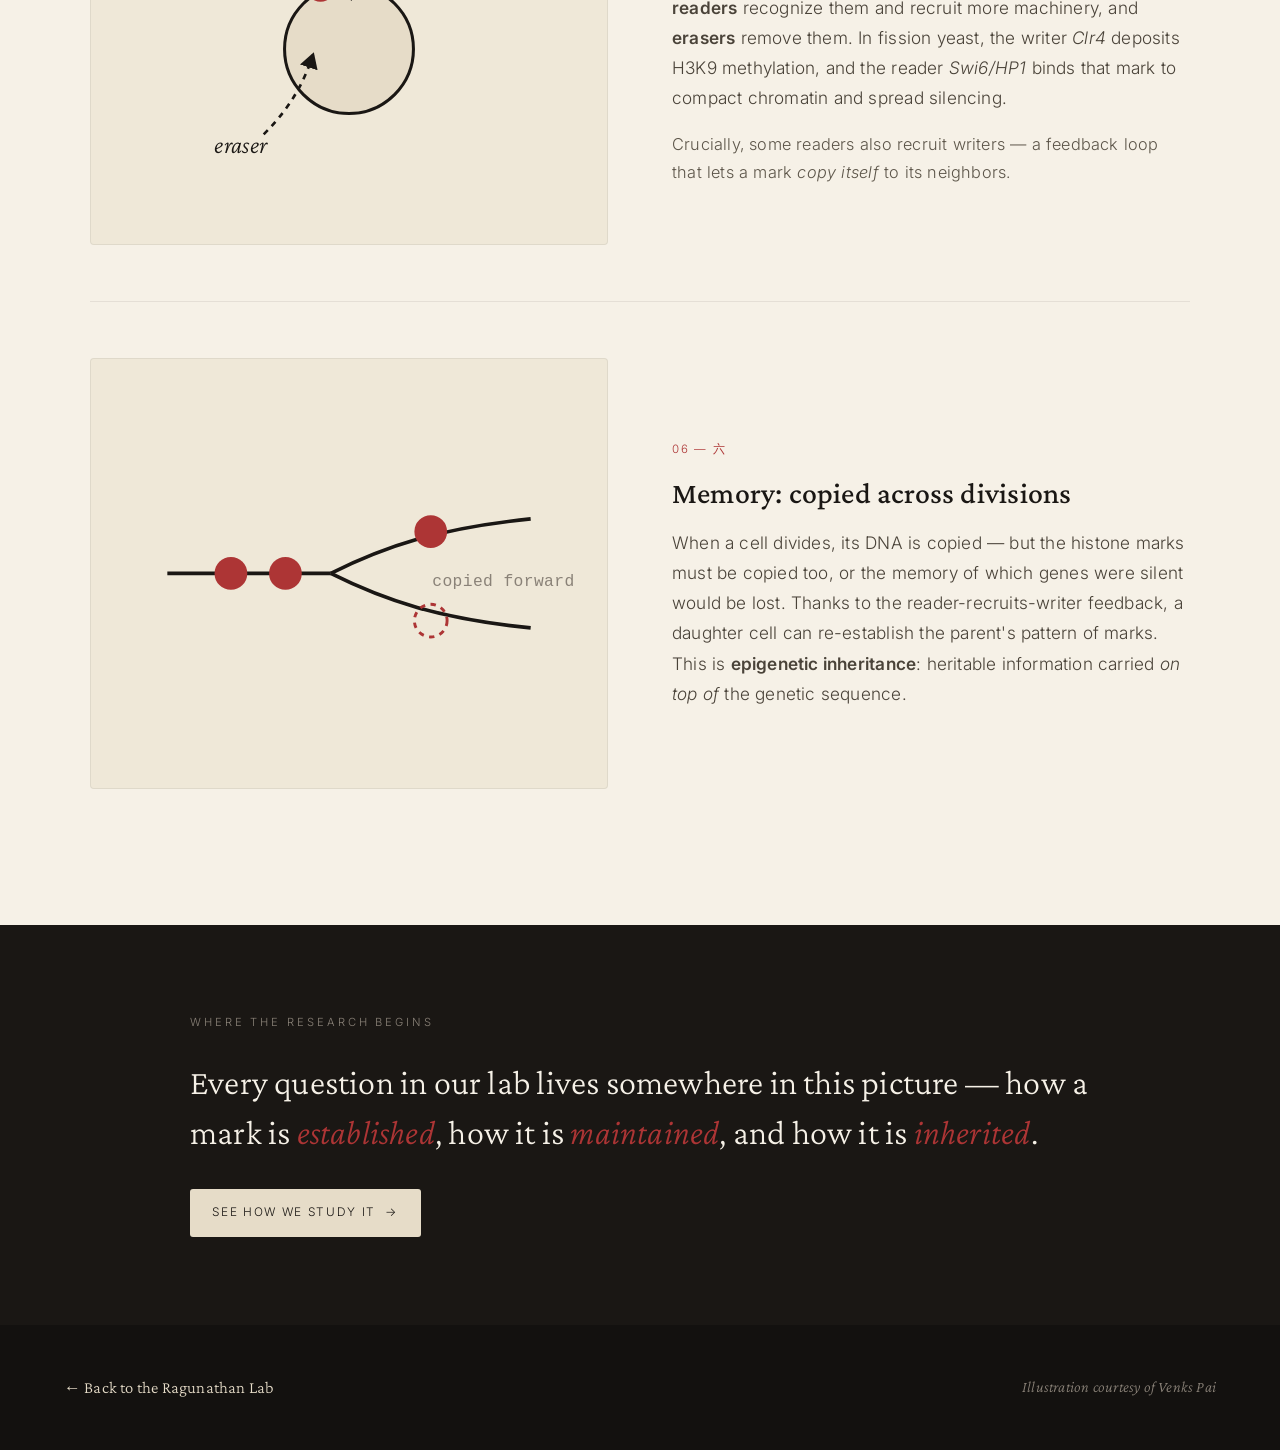
==== commit 66cd6ac1: "Redesign homepage with white/impactful visual system Overhaul index.html to a lighter, Space Grotesk" ====
--- a/chromatin-101.html
+++ b/chromatin-101.html
@@ -9,9 +9,6 @@
 <meta property="og:title" content="Chromatin 101 · Ragunathan Lab">
 <meta property="og:description" content="A short, friendly primer on chromatin, histone marks, and epigenetic inheritance from the Ragunathan Lab.">
 <meta property="og:type" content="article">
-<meta name="twitter:card" content="summary">
-<meta name="twitter:title" content="Chromatin 101 · Ragunathan Lab">
-<meta name="twitter:description" content="A short, friendly primer on chromatin, histone marks, and epigenetic inheritance from the Ragunathan Lab.">
 <link rel="preconnect" href="https://fonts.googleapis.com">
 <link rel="preconnect" href="https://fonts.gstatic.com" crossorigin>
 <link href="https://fonts.googleapis.com/css2?family=Crimson+Pro:ital,wght@0,200;0,300;0,400;0,500;0,600;1,300;1,400;1,500&family=Inter:wght@300;400;500;600&display=swap" rel="stylesheet">
@@ -164,7 +161,7 @@
     <filter id="ink2" x="-8%" y="-8%" width="116%" height="116%"><feTurbulence type="fractalNoise" baseFrequency="0.02" numOctaves="3" seed="4" result="n"/><feDisplacementMap in="SourceGraphic" in2="n" scale="4" xChannelSelector="R" yChannelSelector="G"/></filter>
   </defs></svg>
 
-  <nav class="nav">
+  <nav id="rglNav" class="nav">
     <a href="index.html" class="brand">
       <svg width="28" height="28" viewBox="0 0 40 40" class="brand-mark"><path d="M29 9 C13 3 4 19 8 29 C12 39 31 38 33 25 C34.5 17 29 12 21 12" fill="none" stroke="var(--beni)" stroke-width="3.2" stroke-linecap="round" opacity="0.9"/></svg>
       Ragunathan Lab
@@ -175,13 +172,11 @@
     </button>
     <div class="nav-links" id="nav-links">
       <a href="index.html#research" class="nav-link">Research</a>
-      <a href="index.html#methods" class="nav-link">Methods</a>
       <a href="index.html#team" class="nav-link">People</a>
       <a href="index.html#publications" class="nav-link">Publications</a>
       <a href="news.html" class="nav-link">News</a>
       <a href="index.html#openings" class="nav-link nav-link--join">Join</a>
       <a href="index.html#contact" class="nav-link">Contact</a>
-      <a href="chromatin-101.html" class="nav-link nav-link--current">Learn</a>
     </div>
   </nav>
 
@@ -335,35 +330,6 @@
   </footer>
 </div>
 
-<script>
-(() => {
-  const bar = document.getElementById('rglProg');
-  if (!bar) return;
-  const onScroll = () => {
-    const h = document.documentElement;
-    const max = (h.scrollHeight - h.clientHeight) || 1;
-    bar.style.width = Math.min(100, (h.scrollTop / max) * 100) + '%';
-  };
-  window.addEventListener('scroll', onScroll, { passive: true });
-  onScroll();
-
-  const nav = document.querySelector('.nav');
-  const navToggle = document.querySelector('.nav-toggle');
-  const navLinks = document.querySelector('.nav-links');
-  if (navToggle && navLinks) {
-    const closeMenu = () => {
-      navLinks.classList.remove('is-open');
-      navToggle.setAttribute('aria-expanded', 'false');
-      if (nav) nav.classList.remove('is-open');
-    };
-    navToggle.addEventListener('click', () => {
-      const open = navLinks.classList.toggle('is-open');
-      navToggle.setAttribute('aria-expanded', String(open));
-      if (nav) nav.classList.toggle('is-open', open);
-    });
-    navLinks.querySelectorAll('a').forEach((a) => a.addEventListener('click', closeMenu));
-  }
-})();
-</script>
+<script src="script.js?v=11"></script>
 </body>
 </html>
